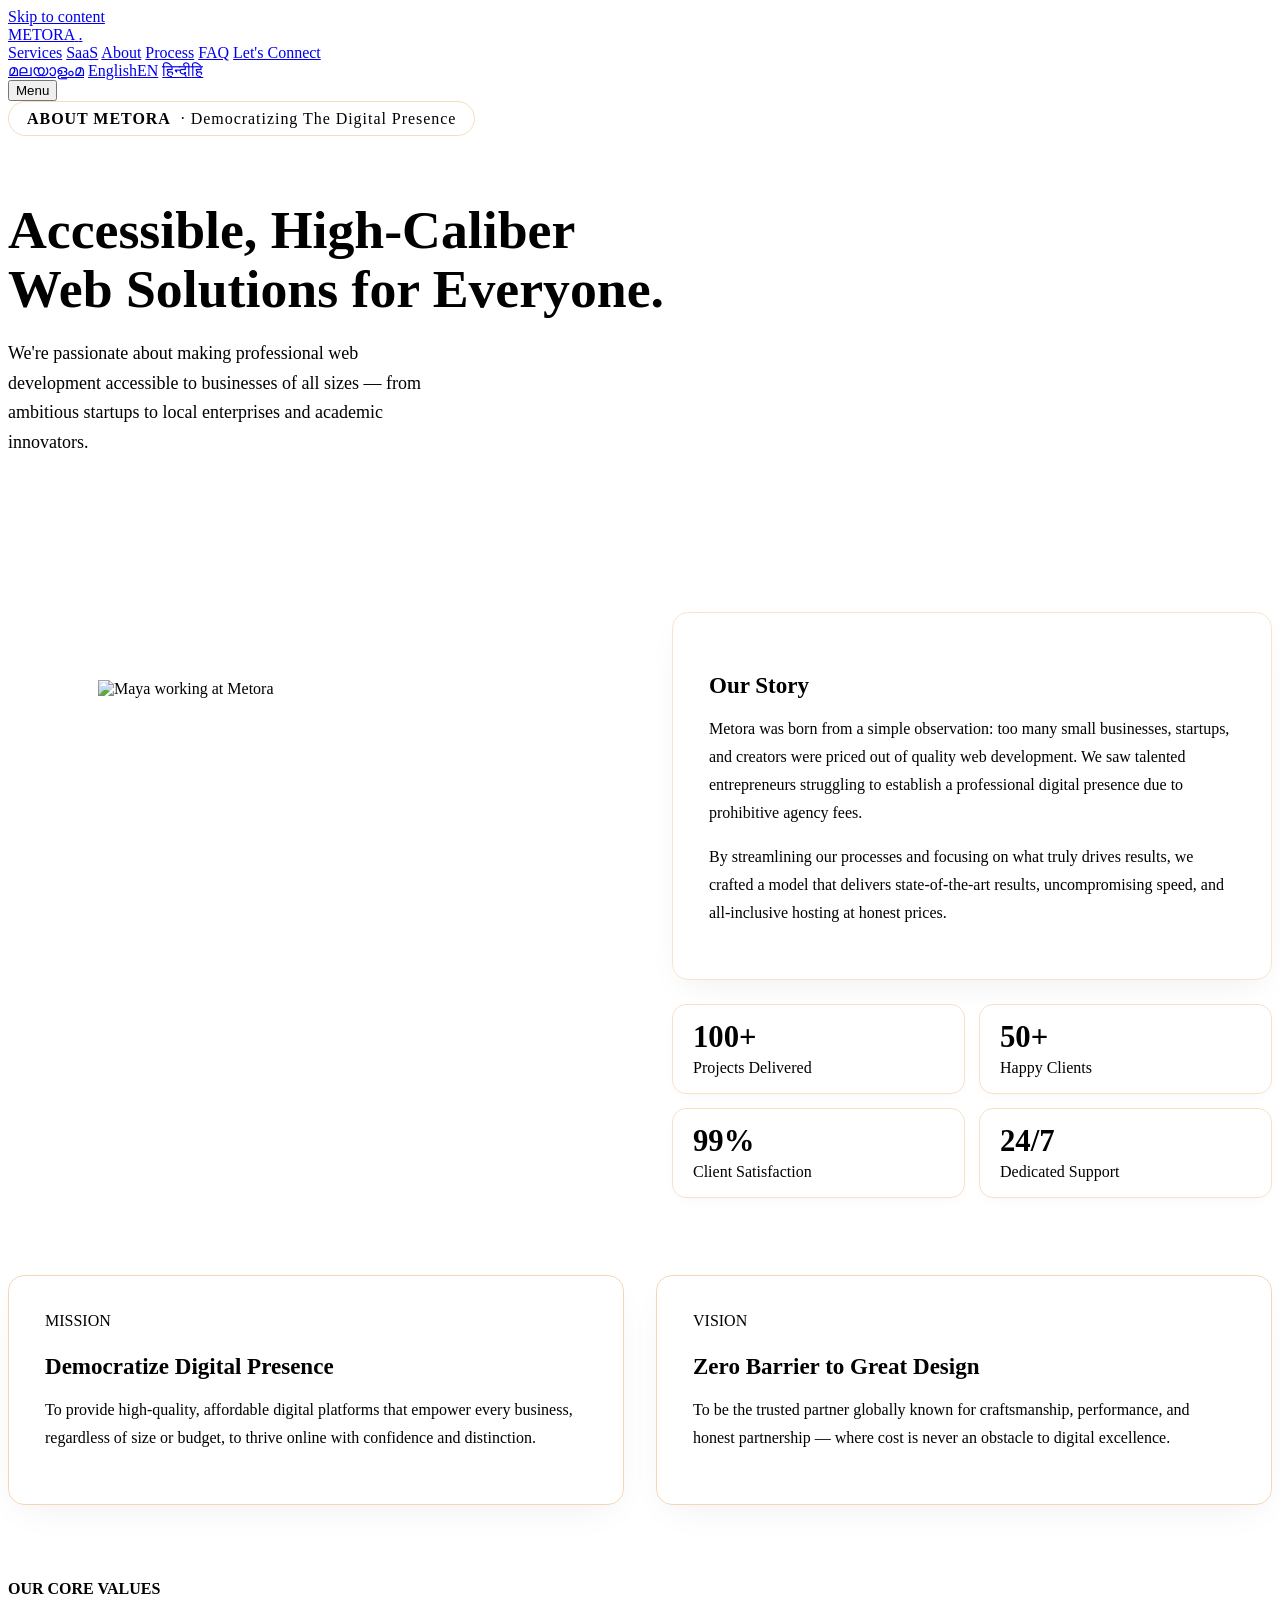
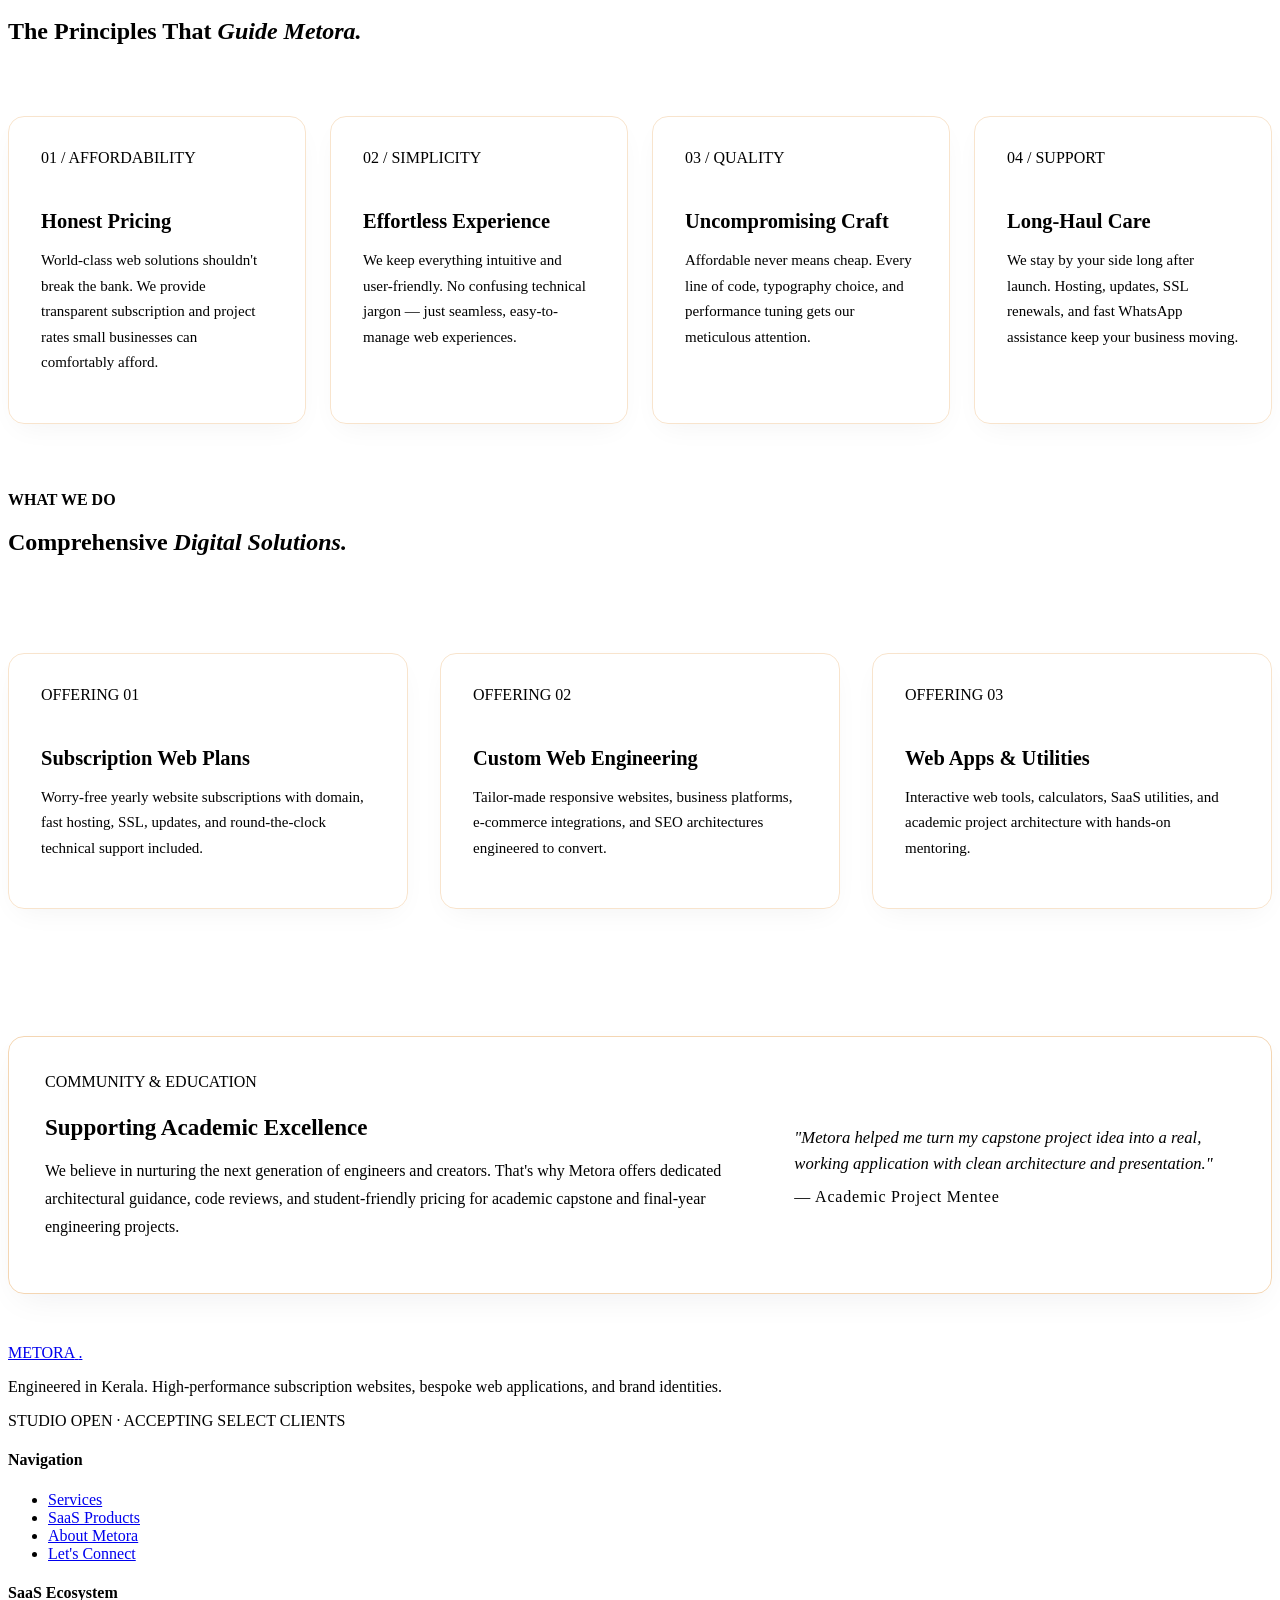
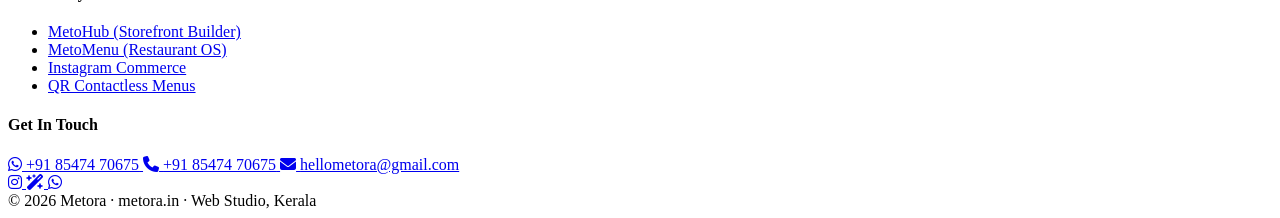
==== about/index.html @ 709ca734 "first commit: Metora x Maya web studio platform" ====
<!doctype html>
<html lang="en">

<head>
  <meta charset="utf-8">
  <meta name="viewport" content="width=device-width, initial-scale=1, viewport-fit=cover">
  <title>About Us &amp; Maya — Metora Web Architecture Studio</title>
  <meta name="description"
    content="Discover Metora, Kerala's premier digital studio led by Maya. High-performance subscription websites, custom web apps, and distinctive brand identities.">
  <link rel="canonical" href="https://metora.in/about.html">
  <meta name="theme-color" content="#FDFBF7">

  <link rel="icon" href="favicon-48.png" sizes="48x48" type="image/png">
  <link rel="icon" href="icon-512.png" sizes="512x512" type="image/png">
  <link rel="apple-touch-icon" href="apple-touch-icon.png">

  <link rel="preconnect" href="https://fonts.googleapis.com">
  <link rel="preconnect" href="https://fonts.gstatic.com" crossorigin>
  <link rel="stylesheet"
    href="https://fonts.googleapis.com/css2?family=DM+Mono:wght@400;500;600&family=DM+Sans:opsz,wght@9..40,400;9..40,500;9..40,600;9..40,700&family=Fraunces:ital,opsz,wght,SOFT,WONK@0,9..144,300..900,0..100,0..1;1,9..144,300..900,0..100,0..1&family=Noto+Serif+Malayalam:wght@400..900&display=swap">
  <link rel="preload" href="fonts/manjari-regular.woff2" as="font" type="font/woff2" crossorigin>
  <link rel="preload" href="fonts/manjari-bold.woff2" as="font" type="font/woff2" crossorigin>
  <link rel="stylesheet" href="https://cdnjs.cloudflare.com/ajax/libs/font-awesome/6.5.1/css/all.min.css"
    integrity="sha512-DTOQO9RWCH3ppGqcWaEA1BIZOC6xxalwEsw9c2QQeAIftl+Vegovlnee1c9QX4TctnWMn13TZye+giMm8e2LwA=="
    crossorigin="anonymous" referrerpolicy="no-referrer">
  <link rel="stylesheet" href="css/style.css?v=18">

  <style>
    .page-hero {
      padding-top: calc(var(--nav-h) + clamp(40px, 6vw, 80px));
      padding-bottom: clamp(40px, 5vw, 60px);
    }

    .page-hero__badge {
      display: inline-flex;
      align-items: center;
      gap: 10px;
      background: var(--paper-2);
      border: 1px solid rgba(217, 119, 6, 0.25);
      border-radius: 999px;
      padding: 8px 18px 7px;
      font: 600 clamp(12px, 1.1vw, 13px)/1 var(--mono);
      color: var(--ink);
      letter-spacing: 0.06em;
      margin-bottom: 20px;
    }

    .page-hero h1 {
      font-size: clamp(38px, 4.2vw, 64px);
      line-height: 1.1;
      margin-bottom: 20px;
    }

    .page-hero p.lead {
      font-size: clamp(18px, 1.35vw, 22px);
      line-height: 1.65;
      color: var(--ink-2);
      max-width: 48ch;
    }

    .about-grid {
      display: grid;
      grid-template-columns: 1fr 1fr;
      gap: clamp(32px, 5vw, 72px);
      align-items: center;
      padding-block: clamp(40px, 6vw, 90px);
    }

    .about-grid__art {
      position: relative;
      display: grid;
      place-items: center;
    }

    .about-grid__art img.main-maya {
      width: min(70%, 450px);
      max-height: 450px;
      height: auto;
      object-fit: contain;
      filter: var(--sh-cut);
    }

    .about-card {
      background: var(--paper-2);
      border: 1px solid rgba(217, 119, 6, 0.2);
      border-radius: 16px;
      padding: clamp(24px, 3vw, 36px);
      box-shadow: 0 12px 36px -12px rgba(15, 23, 42, 0.08);
      margin-bottom: 24px;
    }

    .about-card h3 {
      font-size: clamp(22px, 1.8vw, 28px);
      color: var(--ink);
      margin-bottom: 12px;
    }

    .about-card p {
      color: var(--ink-2);
      font-size: 16px;
      line-height: 1.75;
    }

    .studio-pillars {
      display: grid;
      grid-template-columns: repeat(3, 1fr);
      gap: clamp(20px, 2.5vw, 32px);
      padding-block: clamp(40px, 6vw, 90px);
    }

    .pillar-card {
      background: var(--paper-2);
      border: 1px solid rgba(217, 119, 6, 0.2);
      border-radius: 16px;
      padding: clamp(24px, 2.5vw, 36px);
      box-shadow: 0 10px 30px -10px rgba(15, 23, 42, 0.06);
    }

    .pillar-card .pillar-no {
      font: 700 14px/1 var(--mono);
      color: var(--red);
      margin-bottom: 16px;
      display: inline-block;
    }

    .pillar-card h4 {
      font-family: var(--display);
      font-variation-settings: var(--soft);
      font-size: clamp(20px, 1.6vw, 24px);
      margin-bottom: 10px;
    }

    .pillar-card p {
      font-size: 15px;
      line-height: 1.7;
      color: var(--ink-2);
    }

    .about-stats-grid {
      display: grid;
      grid-template-columns: repeat(2, 1fr);
      gap: 14px;
      margin-top: 20px;
    }

    .stat-pill {
      background: var(--paper-2);
      border: 1px solid rgba(217, 119, 6, 0.22);
      border-radius: 14px;
      padding: 16px 20px;
      display: flex;
      flex-direction: column;
      box-shadow: 0 4px 16px -6px rgba(15, 23, 42, 0.05);
    }

    .stat-num {
      font-family: var(--display);
      font-variation-settings: var(--soft);
      font-size: clamp(26px, 2.4vw, 34px);
      font-weight: 700;
      color: var(--red);
      line-height: 1.1;
    }

    .stat-lbl {
      font: 500 13px/1.4 var(--sans);
      color: var(--ink-2);
      margin-top: 4px;
    }

    .mission-vision-grid {
      display: grid;
      grid-template-columns: 1fr 1fr;
      gap: clamp(20px, 2.5vw, 32px);
      margin-bottom: clamp(30px, 4vw, 60px);
    }

    .highlight-card {
      position: relative;
      background: linear-gradient(135deg, var(--paper-2) 0%, rgba(254, 243, 199, 0.35) 100%);
      border: 1px solid rgba(217, 119, 6, 0.3);
    }

    .values-grid {
      display: grid;
      grid-template-columns: repeat(4, 1fr);
      gap: clamp(16px, 2vw, 24px);
      padding-block: clamp(30px, 4vw, 60px);
    }

    .academic-card {
      display: grid;
      grid-template-columns: 1.2fr 0.8fr;
      gap: clamp(24px, 3vw, 40px);
      align-items: center;
      margin-block: clamp(30px, 4vw, 50px);
    }

    .academic-quote {
      border-left: 2px solid var(--red);
      padding-left: 20px;
    }

    .academic-quote blockquote {
      font-family: var(--display);
      font-style: italic;
      font-size: clamp(16px, 1.3vw, 18px);
      line-height: 1.6;
      color: var(--ink);
      margin: 0 0 10px;
    }

    .academic-quote cite {
      font: 600 13px/1 var(--mono);
      color: var(--red);
      letter-spacing: 0.05em;
    }

    .about-cta-section {
      padding-bottom: clamp(60px, 8vw, 100px);
    }

    .about-cta-card {
      background: var(--ink);
      color: var(--paper);
      border-radius: 24px;
      padding: clamp(36px, 5vw, 64px);
      text-align: center;
      box-shadow: 0 20px 50px -15px rgba(15, 23, 42, 0.25);
    }

    .about-cta-card h2 {
      font-size: clamp(30px, 3.2vw, 48px);
      color: #FFFFFF;
      margin-bottom: 16px;
    }

    .about-cta-card p {
      color: rgba(255, 255, 255, 0.75);
      font-size: clamp(16px, 1.2vw, 19px);
      max-width: 52ch;
      margin: 0 auto 32px;
    }

    .cta-actions {
      display: flex;
      flex-wrap: wrap;
      justify-content: center;
      gap: 16px;
    }

    .cta-actions .btn {
      display: inline-flex;
      align-items: center;
      justify-content: center;
      padding: 14px 28px;
      border-radius: 999px;
      font: 600 15px/1 var(--sans);
      text-decoration: none;
      transition: transform 0.2s ease, box-shadow 0.2s ease;
    }

    .cta-actions .btn--gold {
      background: linear-gradient(135deg, #D4AF37 0%, #F59E0B 100%);
      color: #0F172A;
      box-shadow: 0 8px 24px -6px rgba(212, 175, 55, 0.5);
    }

    .cta-actions .btn--gold:hover {
      transform: translateY(-2px);
    }

    .cta-actions .btn--outline {
      background: transparent;
      border: 1px solid rgba(255, 255, 255, 0.3);
      color: #FFFFFF;
    }

    .cta-actions .btn--outline:hover {
      border-color: #FFFFFF;
      transform: translateY(-2px);
    }

    @media (max-width: 959px) {

      .about-grid,
      .studio-pillars,
      .mission-vision-grid,
      .academic-card {
        grid-template-columns: 1fr;
      }

      .values-grid {
        grid-template-columns: repeat(2, 1fr);
      }
    }

    @media (max-width: 580px) {

      .values-grid,
      .about-stats-grid {
        grid-template-columns: 1fr;
      }
    }
  </style>
</head>

<body>
  <a class="skip" href="#main">Skip to content</a>
  <div class="grain" aria-hidden="true"></div>

  <header class="nav" id="nav">
    <a class="nav__logo text-logo" href="index.html" aria-label="Metora — Home">
      <span class="logo-mark">METORA</span>
      <span class="logo-dot">.</span>
    </a>
    <nav class="nav__links" aria-label="Main menu">
      <a href="index.html#services">Services</a>
      <a href="saas.html">SaaS</a>
      <a href="about.html" aria-current="page">About</a>
      <a href="index.html#process">Process</a>
      <a href="index.html#faq">FAQ</a>
      <a href="contact.html">Let's Connect</a>
    </nav>
    <nav class="lang" aria-label="Language switcher">
      <a href="ml.html" lang="ml" hreflang="ml"><span class="lang__full">മലയാളം</span><span class="lang__short"
          aria-hidden="true">മ</span></a>
      <a href="about.html" lang="en" hreflang="en" aria-current="page"><span class="lang__full">English</span><span
          class="lang__short" aria-hidden="true">EN</span></a>
      <a href="hi.html" lang="hi" hreflang="hi"><span class="lang__full">हिन्दी</span><span class="lang__short"
          aria-hidden="true">हि</span></a>
    </nav>
    <button class="nav__menu" type="button" aria-expanded="false" aria-controls="menu">Menu</button>
  </header>

  <div class="menu" id="menu" hidden>
    <nav aria-label="Mobile menu">
      <a href="index.html">Home</a>
      <a href="index.html#services">Services</a>
      <a href="saas.html">SaaS</a>
      <a href="about.html">About</a>
      <a href="index.html#process">Process</a>
      <a href="index.html#faq">FAQ</a>
      <a href="contact.html">Let's Connect</a>
    </nav>
  </div>

  <main id="main">
    <section class="page-hero wrap">
      <div class="page-hero__badge">
        <b>ABOUT METORA</b> · Democratizing The Digital Presence
      </div>
      <h1>Accessible, High-Caliber <br>Web Solutions for <span class="highlight-gold">Everyone</span>.</h1>
      <p class="lead">We're passionate about making professional web development accessible to businesses of all sizes —
        from ambitious startups to local enterprises and academic innovators.</p>
    </section>

    <!-- Company Story & Live Stats -->
    <section class="wrap">
      <div class="about-grid">
        <div class="about-grid__art">
          <img class="main-maya" src="img/ello/ello-about.webp" alt="Maya working at Metora" width="506" height="1077">
        </div>
        <div>
          <div class="about-card">
            <h3>Our Story</h3>
            <p>Metora was born from a simple observation: too many small businesses, startups, and creators were priced
              out of quality web development. We saw talented entrepreneurs struggling to establish a professional
              digital presence due to prohibitive agency fees.</p>
            <p style="margin-top: 10px;">By streamlining our processes and focusing on what truly drives results, we
              crafted a model that delivers state-of-the-art results, uncompromising speed, and all-inclusive hosting at
              honest prices.</p>
          </div>

          <div class="about-stats-grid">
            <div class="stat-pill">
              <span class="stat-num">100+</span>
              <span class="stat-lbl">Projects Delivered</span>
            </div>
            <div class="stat-pill">
              <span class="stat-num">50+</span>
              <span class="stat-lbl">Happy Clients</span>
            </div>
            <div class="stat-pill">
              <span class="stat-num">99%</span>
              <span class="stat-lbl">Client Satisfaction</span>
            </div>
            <div class="stat-pill">
              <span class="stat-num">24/7</span>
              <span class="stat-lbl">Dedicated Support</span>
            </div>
          </div>
        </div>
      </div>
    </section>

    <!-- Mission & Vision -->
    <section class="wrap">
      <div class="mission-vision-grid">
        <div class="about-card highlight-card">
          <span class="pillar-no">MISSION</span>
          <h3>Democratize Digital Presence</h3>
          <p>To provide high-quality, affordable digital platforms that empower every business, regardless of size or
            budget, to thrive online with confidence and distinction.</p>
        </div>
        <div class="about-card highlight-card">
          <span class="pillar-no">VISION</span>
          <h3>Zero Barrier to Great Design</h3>
          <p>To be the trusted partner globally known for craftsmanship, performance, and honest partnership — where
            cost is never an obstacle to digital excellence.</p>
        </div>
      </div>
    </section>

    <!-- Core Values -->
    <section class="wrap">
      <header class="section-head section-head--left">
        <p class="eyebrow eyebrow--pill"><b>OUR CORE VALUES</b></p>
        <h2>The Principles That <em>Guide Metora.</em></h2>
      </header>
      <div class="values-grid">
        <div class="pillar-card">
          <span class="pillar-no">01 / AFFORDABILITY</span>
          <h4>Honest Pricing</h4>
          <p>World-class web solutions shouldn't break the bank. We provide transparent subscription and project rates
            small businesses can comfortably afford.</p>
        </div>
        <div class="pillar-card">
          <span class="pillar-no">02 / SIMPLICITY</span>
          <h4>Effortless Experience</h4>
          <p>We keep everything intuitive and user-friendly. No confusing technical jargon — just seamless,
            easy-to-manage web experiences.</p>
        </div>
        <div class="pillar-card">
          <span class="pillar-no">03 / QUALITY</span>
          <h4>Uncompromising Craft</h4>
          <p>Affordable never means cheap. Every line of code, typography choice, and performance tuning gets our
            meticulous attention.</p>
        </div>
        <div class="pillar-card">
          <span class="pillar-no">04 / SUPPORT</span>
          <h4>Long-Haul Care</h4>
          <p>We stay by your side long after launch. Hosting, updates, SSL renewals, and fast WhatsApp assistance keep
            your business moving.</p>
        </div>
      </div>
    </section>

    <!-- What We Do -->
    <section class="wrap what-we-do-section">
      <header class="section-head section-head--left">
        <p class="eyebrow eyebrow--pill"><b>WHAT WE DO</b></p>
        <h2>Comprehensive <em>Digital Solutions.</em></h2>
      </header>
      <div class="studio-pillars">
        <div class="pillar-card">
          <span class="pillar-no">OFFERING 01</span>
          <h4>Subscription Web Plans</h4>
          <p>Worry-free yearly website subscriptions with domain, fast hosting, SSL, updates, and round-the-clock
            technical support included.</p>
        </div>
        <div class="pillar-card">
          <span class="pillar-no">OFFERING 02</span>
          <h4>Custom Web Engineering</h4>
          <p>Tailor-made responsive websites, business platforms, e-commerce integrations, and SEO architectures
            engineered to convert.</p>
        </div>
        <div class="pillar-card">
          <span class="pillar-no">OFFERING 03</span>
          <h4>Web Apps &amp; Utilities</h4>
          <p>Interactive web tools, calculators, SaaS utilities, and academic project architecture with hands-on
            mentoring.</p>
        </div>
      </div>
    </section>

    <!-- Academic Excellence -->
    <section class="wrap">
      <div class="academic-card about-card highlight-card">
        <div>
          <span class="pillar-no">COMMUNITY &amp; EDUCATION</span>
          <h3>Supporting Academic Excellence</h3>
          <p>We believe in nurturing the next generation of engineers and creators. That's why Metora offers dedicated
            architectural guidance, code reviews, and student-friendly pricing for academic capstone and final-year
            engineering projects.</p>
        </div>
        <div class="academic-quote">
          <blockquote>"Metora helped me turn my capstone project idea into a real, working application with clean
            architecture and presentation."</blockquote>
          <cite>— Academic Project Mentee</cite>
        </div>
      </div>
    </section>

    <!-- Call To Action -->
    <!-- <section class="wrap about-cta-section">
      <div class="about-cta-card">
        <h2>Ready to build something <span class="highlight-gold">extraordinary?</span></h2>
        <p>Whether you're a startup founder, small business owner, or student innovator, let's talk about your project today.</p>
        <div class="cta-actions">
          <a class="btn btn--gold" href="contact.html">Start Your Project →</a>
          <a class="btn btn--outline" href="https://wa.me/918547470675?text=Hi%20Maya%2C%20I%20would%20like%20to%20discuss%20a%20project%20with%20Metora" target="_blank" rel="noopener">Chat with Maya on WhatsApp</a>
        </div>
      </div>
    </section> -->
  </main>

  <footer class="footer">
    <div class="footer__inner wrap">
      <div class="footer__brand">
        <a class="footer__logo text-logo" href="index.html" aria-label="Metora">
          <span class="logo-mark">METORA</span>
          <span class="logo-dot">.</span>
        </a>
        <p class="footer__tagline">Engineered in Kerala. High-performance subscription websites, bespoke web applications, and brand identities.</p>
        <div class="footer__status-badge">
          <span class="footer__status-dot"></span>
          <span>STUDIO OPEN · ACCEPTING SELECT CLIENTS</span>
        </div>
      </div>

      <div class="footer__col">
        <h4>Navigation</h4>
        <ul>
          <li><a href="index.html#services">Services</a></li>
          <li><a href="saas.html">SaaS Products</a></li>
          <li><a href="about.html">About Metora</a></li>
          <li><a href="contact.html">Let's Connect</a></li>
        </ul>
      </div>

      <div class="footer__col">
        <h4>SaaS Ecosystem</h4>
        <ul>
          <li><a href="https://metohub.cloud/" target="_blank" rel="noopener">MetoHub (Storefront Builder)</a></li>
          <li><a href="https://metomenu.metora.in/" target="_blank" rel="noopener">MetoMenu (Restaurant OS)</a></li>
          <li><a href="saas.html#metohub">Instagram Commerce</a></li>
          <li><a href="saas.html#metomenu">QR Contactless Menus</a></li>
        </ul>
      </div>

      <div class="footer__col">
        <h4>Get In Touch</h4>
        <div class="footer__contact-items">
          <a class="footer__contact-link" href="https://wa.me/918547470675?text=Hi%20Maya%2C%20I%20would%20like%20to%20discuss%20a%20website%20project." target="_blank" rel="noopener">
            <i class="fa-brands fa-whatsapp"></i>
            <span>+91 85474 70675</span>
          </a>
          <a class="footer__contact-link" href="tel:+918547470675">
            <i class="fa-solid fa-phone"></i>
            <span>+91 85474 70675</span>
          </a>
          <a class="footer__contact-link" href="mailto:hellometora@gmail.com">
            <i class="fa-solid fa-envelope"></i>
            <span>hellometora@gmail.com</span>
          </a>
        </div>
        <div class="footer__social-row">
          <a class="footer__social-icon" href="https://www.instagram.com/metora.in/" target="_blank" rel="noopener" aria-label="Metora Instagram">
            <i class="fa-brands fa-instagram"></i>
          </a>
          <a class="footer__social-icon" href="https://www.instagram.com/brandwithmaya/" target="_blank" rel="noopener" aria-label="Brand With Maya Instagram">
            <i class="fa-solid fa-wand-magic-sparkles"></i>
          </a>
          <a class="footer__social-icon" href="https://wa.me/918547470675" target="_blank" rel="noopener" aria-label="WhatsApp Chat">
            <i class="fa-brands fa-whatsapp"></i>
          </a>
        </div>
      </div>
    </div>
    <div class="fine">
      <span>© 2026 Metora · metora.in · Web Studio, Kerala</span>
      <a href="#top" style="color: rgba(255,255,255,0.7); text-decoration: none; font-size: 12px;">Back to top ↑</a>
    </div>
  </footer>

  <script src="js/main.js?v=14" defer></script>
</body>

</html>
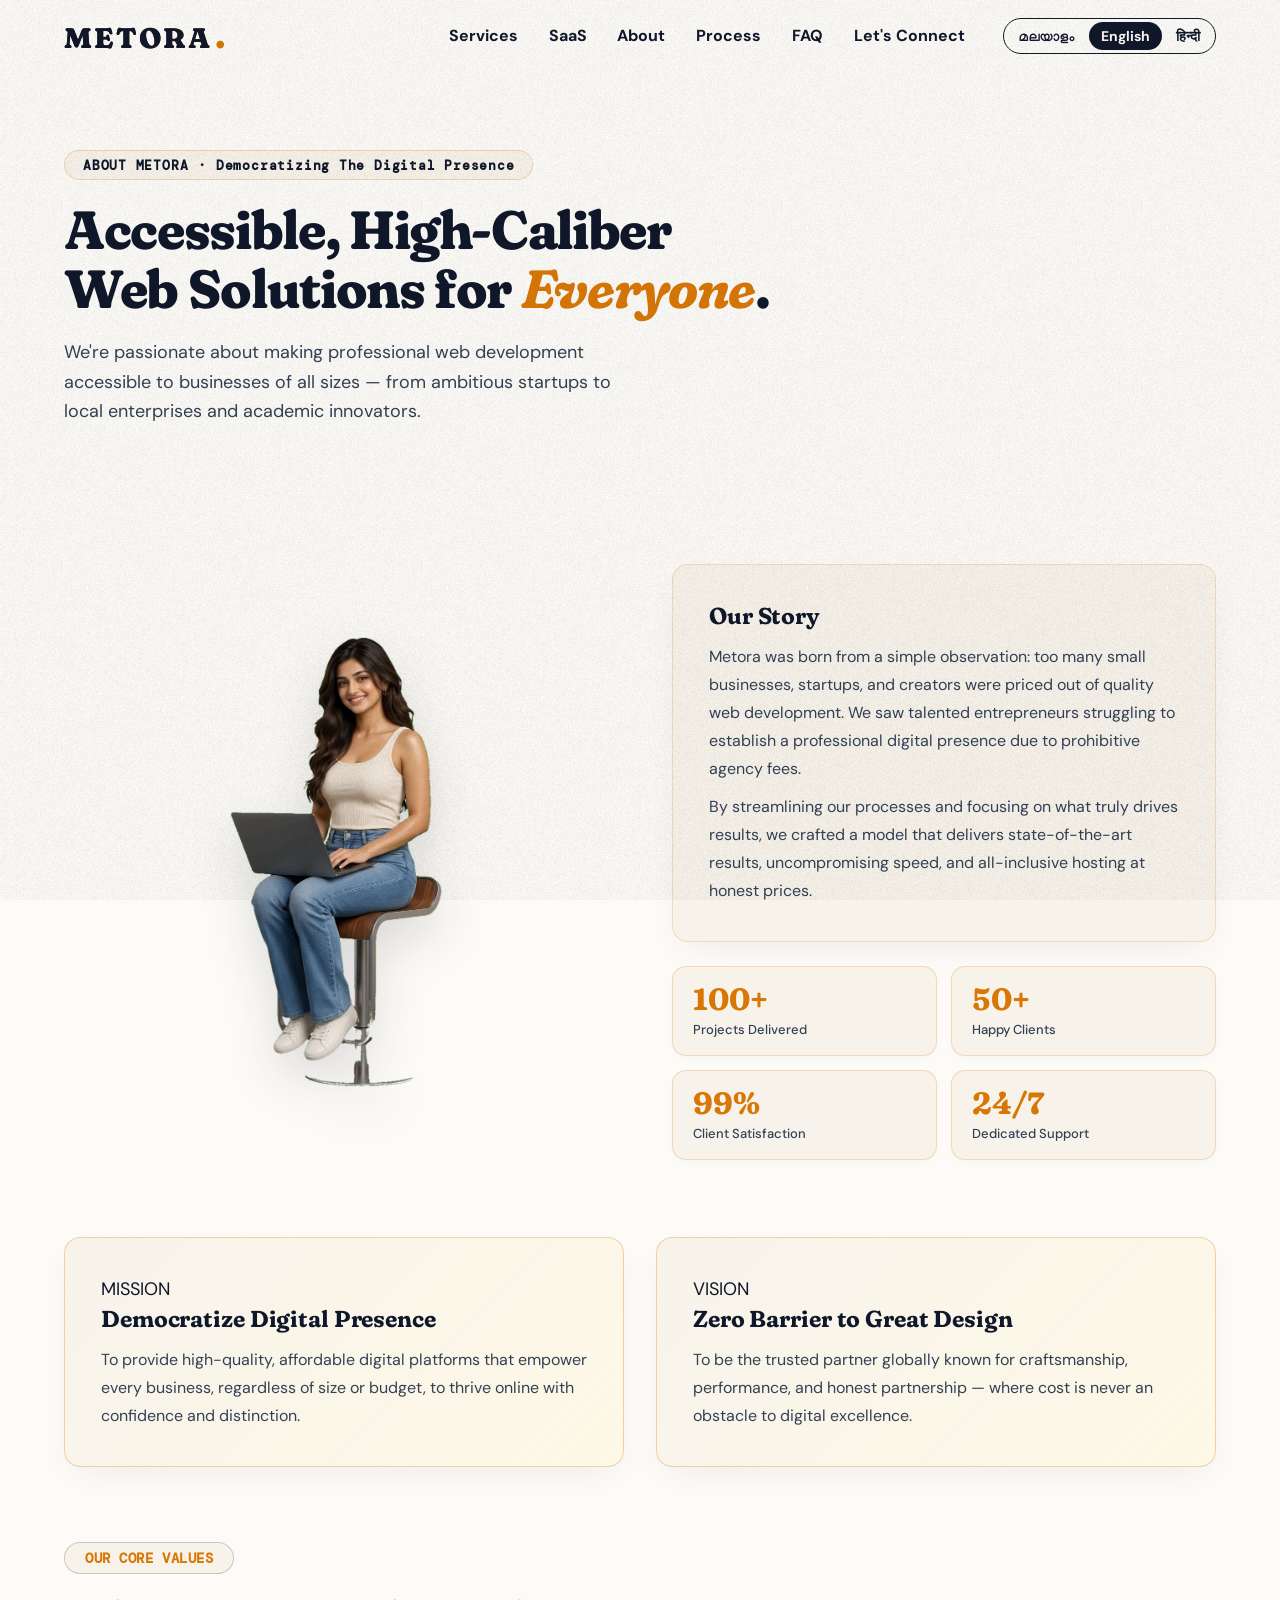
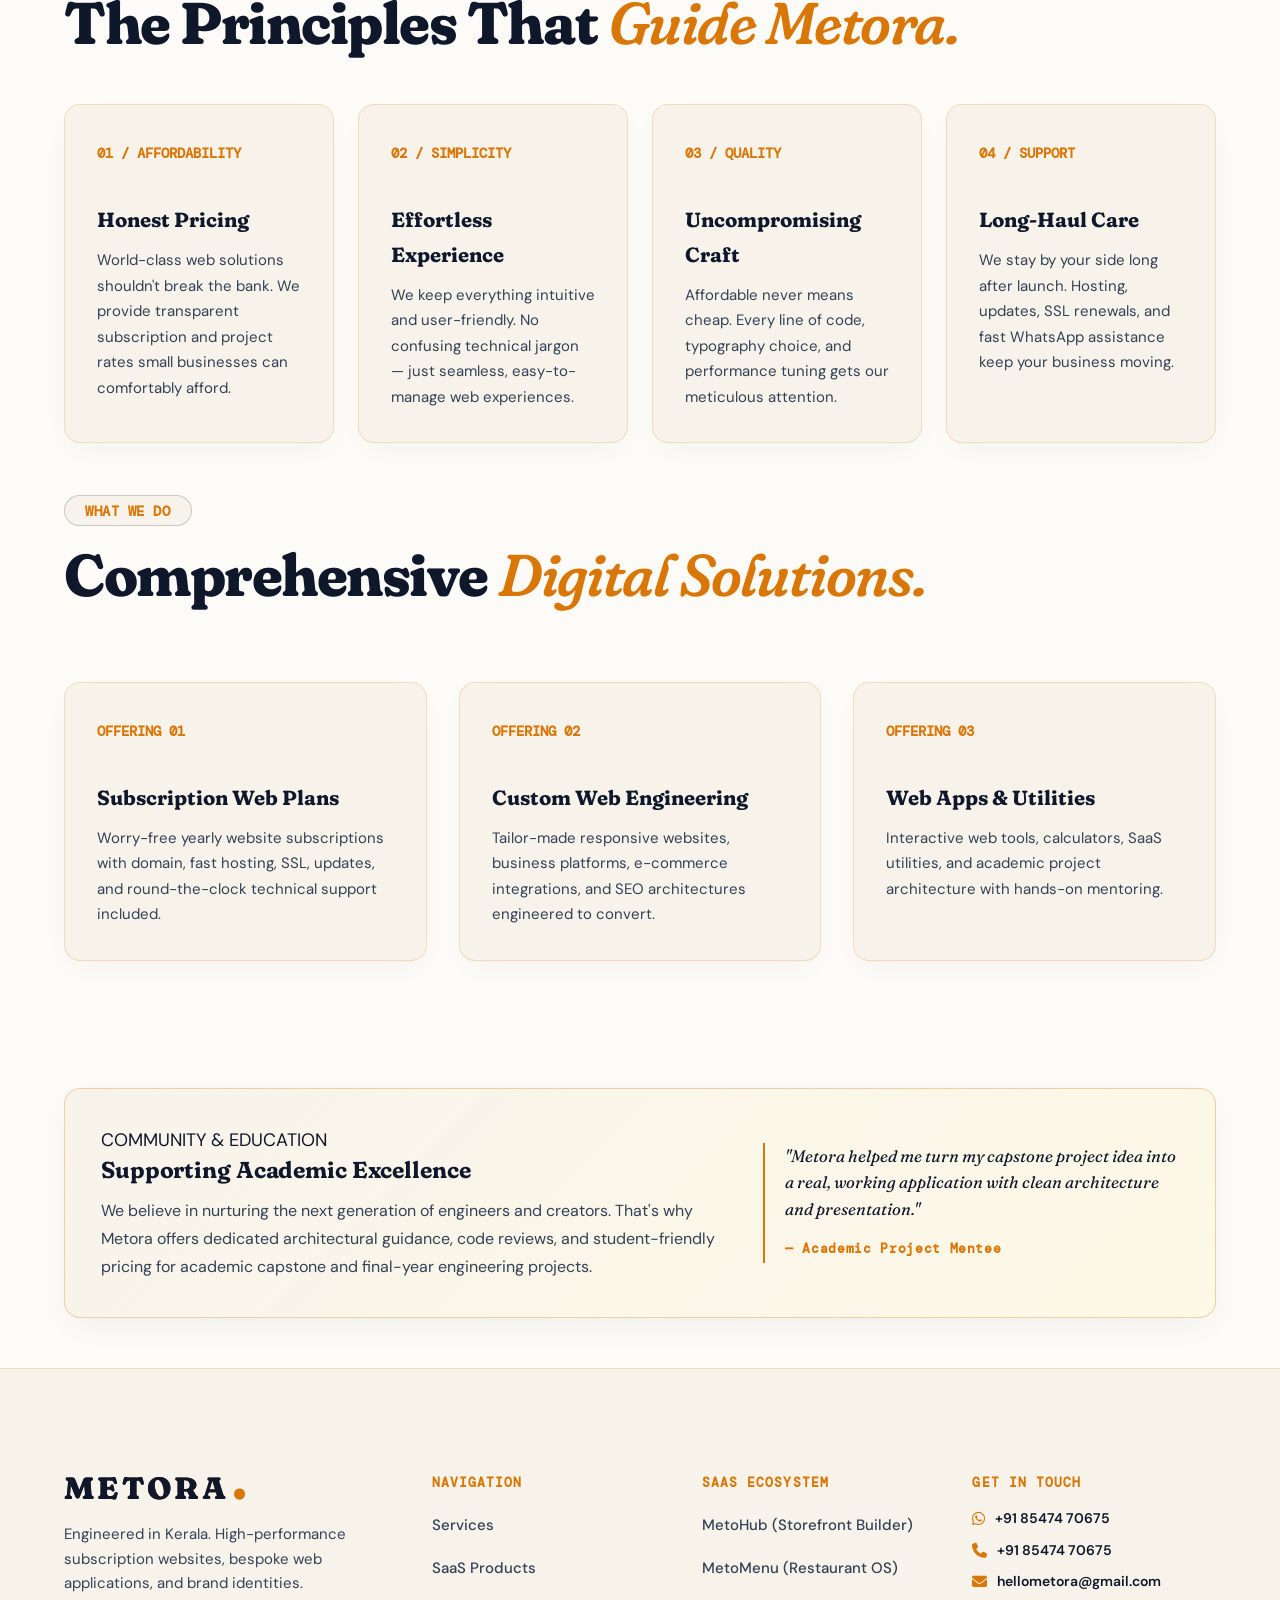
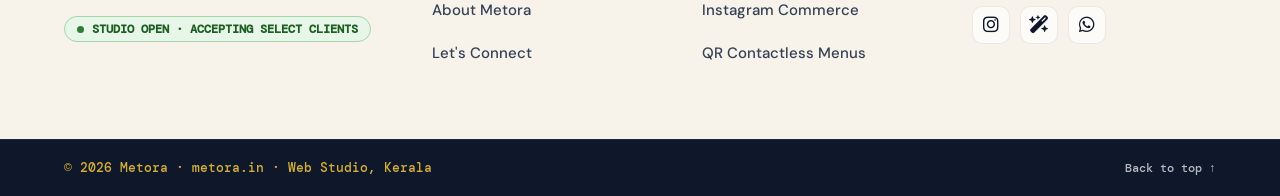
==== commit 8e642054: "feat: enable clean extensionless URLs (/about, /contact, /saas, /ml, /hi)" ====
--- a/about/index.html
+++ b/about/index.html
@@ -2,12 +2,13 @@
 <html lang="en">
 
 <head>
+  <base href="/">
   <meta charset="utf-8">
   <meta name="viewport" content="width=device-width, initial-scale=1, viewport-fit=cover">
   <title>About Us &amp; Maya — Metora Web Architecture Studio</title>
   <meta name="description"
     content="Discover Metora, Kerala's premier digital studio led by Maya. High-performance subscription websites, custom web apps, and distinctive brand identities.">
-  <link rel="canonical" href="https://metora.in/about.html">
+  <link rel="canonical" href="https://metora.in/about/">
   <meta name="theme-color" content="#FDFBF7">
 
   <link rel="icon" href="favicon-48.png" sizes="48x48" type="image/png">
@@ -310,24 +311,25 @@
   <div class="grain" aria-hidden="true"></div>
 
   <header class="nav" id="nav">
-    <a class="nav__logo text-logo" href="index.html" aria-label="Metora — Home">
+  <base href="/">
+    <a class="nav__logo text-logo" href="/" aria-label="Metora — Home">
       <span class="logo-mark">METORA</span>
       <span class="logo-dot">.</span>
     </a>
     <nav class="nav__links" aria-label="Main menu">
-      <a href="index.html#services">Services</a>
-      <a href="saas.html">SaaS</a>
-      <a href="about.html" aria-current="page">About</a>
-      <a href="index.html#process">Process</a>
-      <a href="index.html#faq">FAQ</a>
-      <a href="contact.html">Let's Connect</a>
+      <a href="/#services">Services</a>
+      <a href="/saas/">SaaS</a>
+      <a href="/about/" aria-current="page">About</a>
+      <a href="/#process">Process</a>
+      <a href="/#faq">FAQ</a>
+      <a href="/contact/">Let's Connect</a>
     </nav>
     <nav class="lang" aria-label="Language switcher">
-      <a href="ml.html" lang="ml" hreflang="ml"><span class="lang__full">മലയാളം</span><span class="lang__short"
+      <a href="/ml/" lang="ml" hreflang="ml"><span class="lang__full">മലയാളം</span><span class="lang__short"
           aria-hidden="true">മ</span></a>
-      <a href="about.html" lang="en" hreflang="en" aria-current="page"><span class="lang__full">English</span><span
+      <a href="/about/" lang="en" hreflang="en" aria-current="page"><span class="lang__full">English</span><span
           class="lang__short" aria-hidden="true">EN</span></a>
-      <a href="hi.html" lang="hi" hreflang="hi"><span class="lang__full">हिन्दी</span><span class="lang__short"
+      <a href="/hi/" lang="hi" hreflang="hi"><span class="lang__full">हिन्दी</span><span class="lang__short"
           aria-hidden="true">हि</span></a>
     </nav>
     <button class="nav__menu" type="button" aria-expanded="false" aria-controls="menu">Menu</button>
@@ -335,13 +337,13 @@
 
   <div class="menu" id="menu" hidden>
     <nav aria-label="Mobile menu">
-      <a href="index.html">Home</a>
-      <a href="index.html#services">Services</a>
-      <a href="saas.html">SaaS</a>
-      <a href="about.html">About</a>
-      <a href="index.html#process">Process</a>
-      <a href="index.html#faq">FAQ</a>
-      <a href="contact.html">Let's Connect</a>
+      <a href="/">Home</a>
+      <a href="/#services">Services</a>
+      <a href="/saas/">SaaS</a>
+      <a href="/about/">About</a>
+      <a href="/#process">Process</a>
+      <a href="/#faq">FAQ</a>
+      <a href="/contact/">Let's Connect</a>
     </nav>
   </div>
 
@@ -415,6 +417,7 @@
     <!-- Core Values -->
     <section class="wrap">
       <header class="section-head section-head--left">
+  <base href="/">
         <p class="eyebrow eyebrow--pill"><b>OUR CORE VALUES</b></p>
         <h2>The Principles That <em>Guide Metora.</em></h2>
       </header>
@@ -449,6 +452,7 @@
     <!-- What We Do -->
     <section class="wrap what-we-do-section">
       <header class="section-head section-head--left">
+  <base href="/">
         <p class="eyebrow eyebrow--pill"><b>WHAT WE DO</b></p>
         <h2>Comprehensive <em>Digital Solutions.</em></h2>
       </header>
@@ -498,7 +502,7 @@
         <h2>Ready to build something <span class="highlight-gold">extraordinary?</span></h2>
         <p>Whether you're a startup founder, small business owner, or student innovator, let's talk about your project today.</p>
         <div class="cta-actions">
-          <a class="btn btn--gold" href="contact.html">Start Your Project →</a>
+          <a class="btn btn--gold" href="/contact/">Start Your Project →</a>
           <a class="btn btn--outline" href="https://wa.me/918547470675?text=Hi%20Maya%2C%20I%20would%20like%20to%20discuss%20a%20project%20with%20Metora" target="_blank" rel="noopener">Chat with Maya on WhatsApp</a>
         </div>
       </div>
@@ -508,7 +512,7 @@
   <footer class="footer">
     <div class="footer__inner wrap">
       <div class="footer__brand">
-        <a class="footer__logo text-logo" href="index.html" aria-label="Metora">
+        <a class="footer__logo text-logo" href="/" aria-label="Metora">
           <span class="logo-mark">METORA</span>
           <span class="logo-dot">.</span>
         </a>
@@ -522,10 +526,10 @@
       <div class="footer__col">
         <h4>Navigation</h4>
         <ul>
-          <li><a href="index.html#services">Services</a></li>
-          <li><a href="saas.html">SaaS Products</a></li>
-          <li><a href="about.html">About Metora</a></li>
-          <li><a href="contact.html">Let's Connect</a></li>
+          <li><a href="/#services">Services</a></li>
+          <li><a href="/saas/">SaaS Products</a></li>
+          <li><a href="/about/">About Metora</a></li>
+          <li><a href="/contact/">Let's Connect</a></li>
         </ul>
       </div>
 
@@ -534,8 +538,8 @@
         <ul>
           <li><a href="https://metohub.cloud/" target="_blank" rel="noopener">MetoHub (Storefront Builder)</a></li>
           <li><a href="https://metomenu.metora.in/" target="_blank" rel="noopener">MetoMenu (Restaurant OS)</a></li>
-          <li><a href="saas.html#metohub">Instagram Commerce</a></li>
-          <li><a href="saas.html#metomenu">QR Contactless Menus</a></li>
+          <li><a href="/saas/#metohub">Instagram Commerce</a></li>
+          <li><a href="/saas/#metomenu">QR Contactless Menus</a></li>
         </ul>
       </div>
 
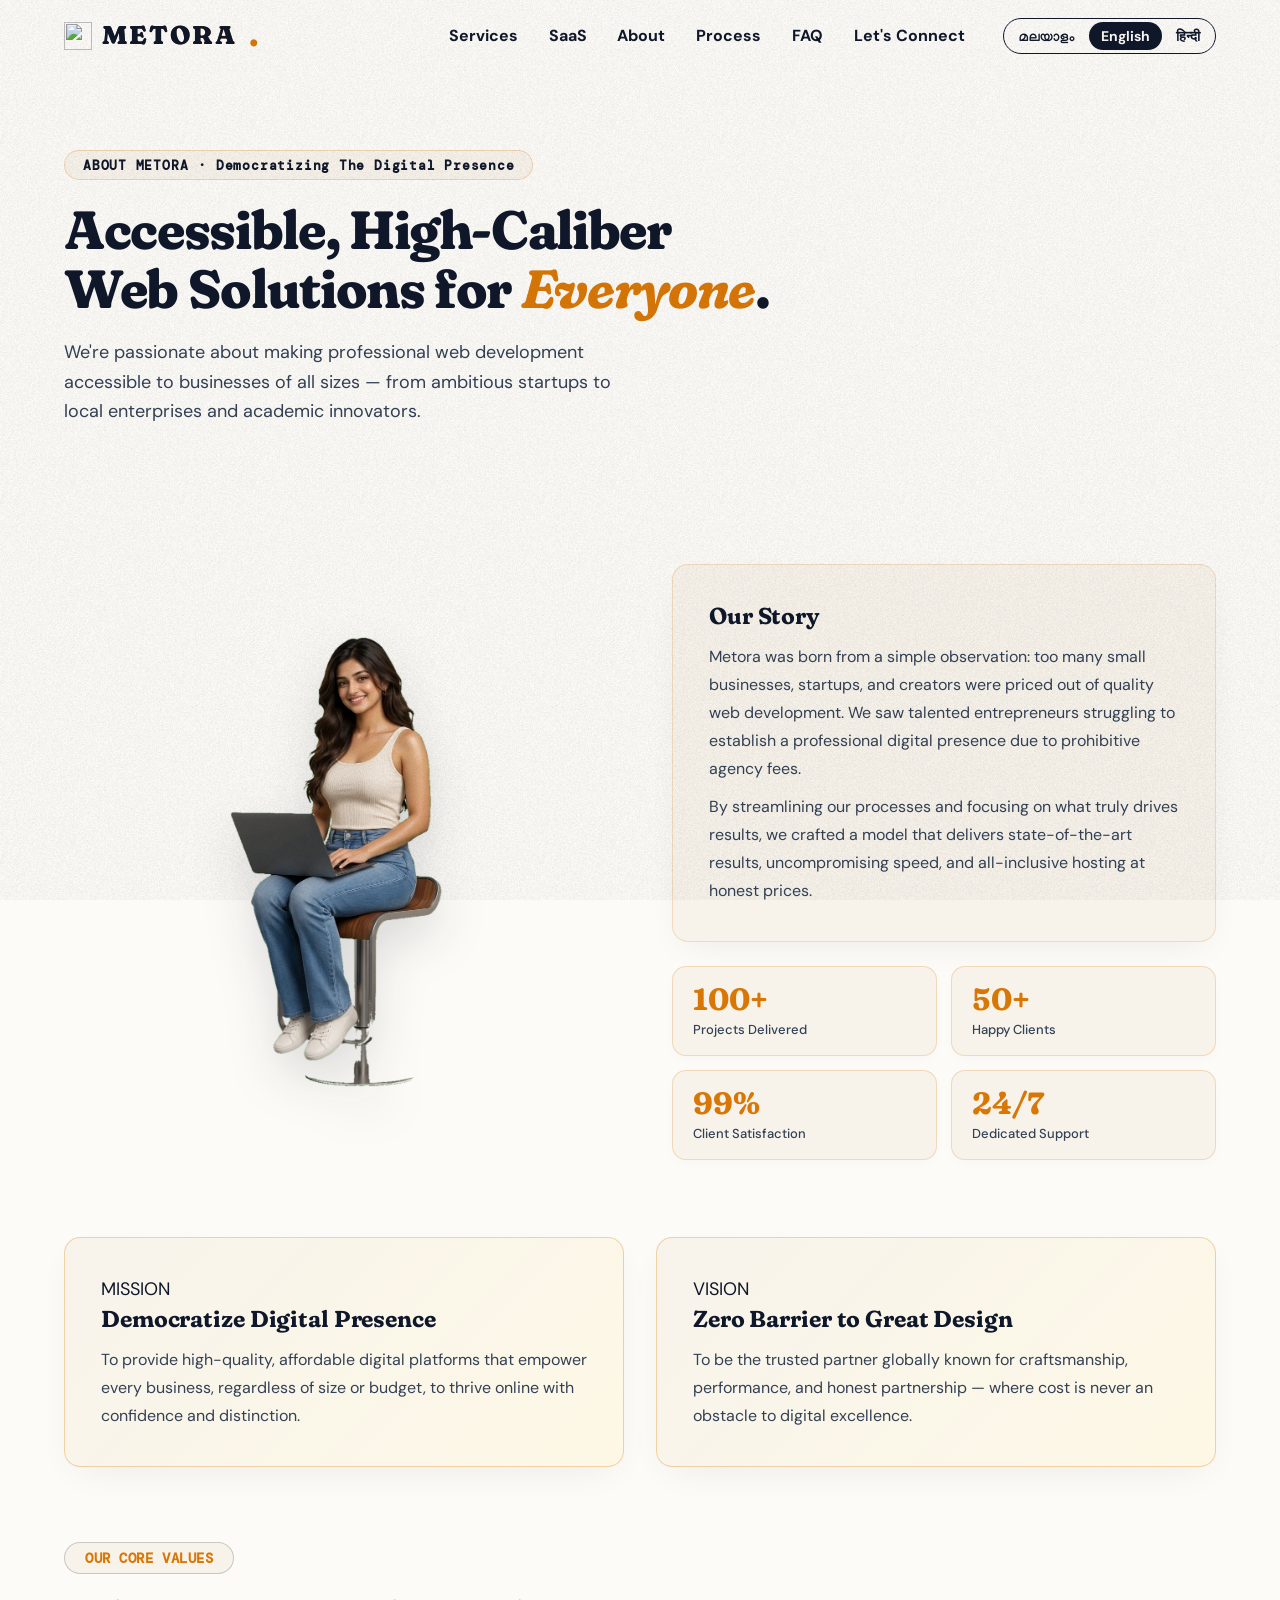
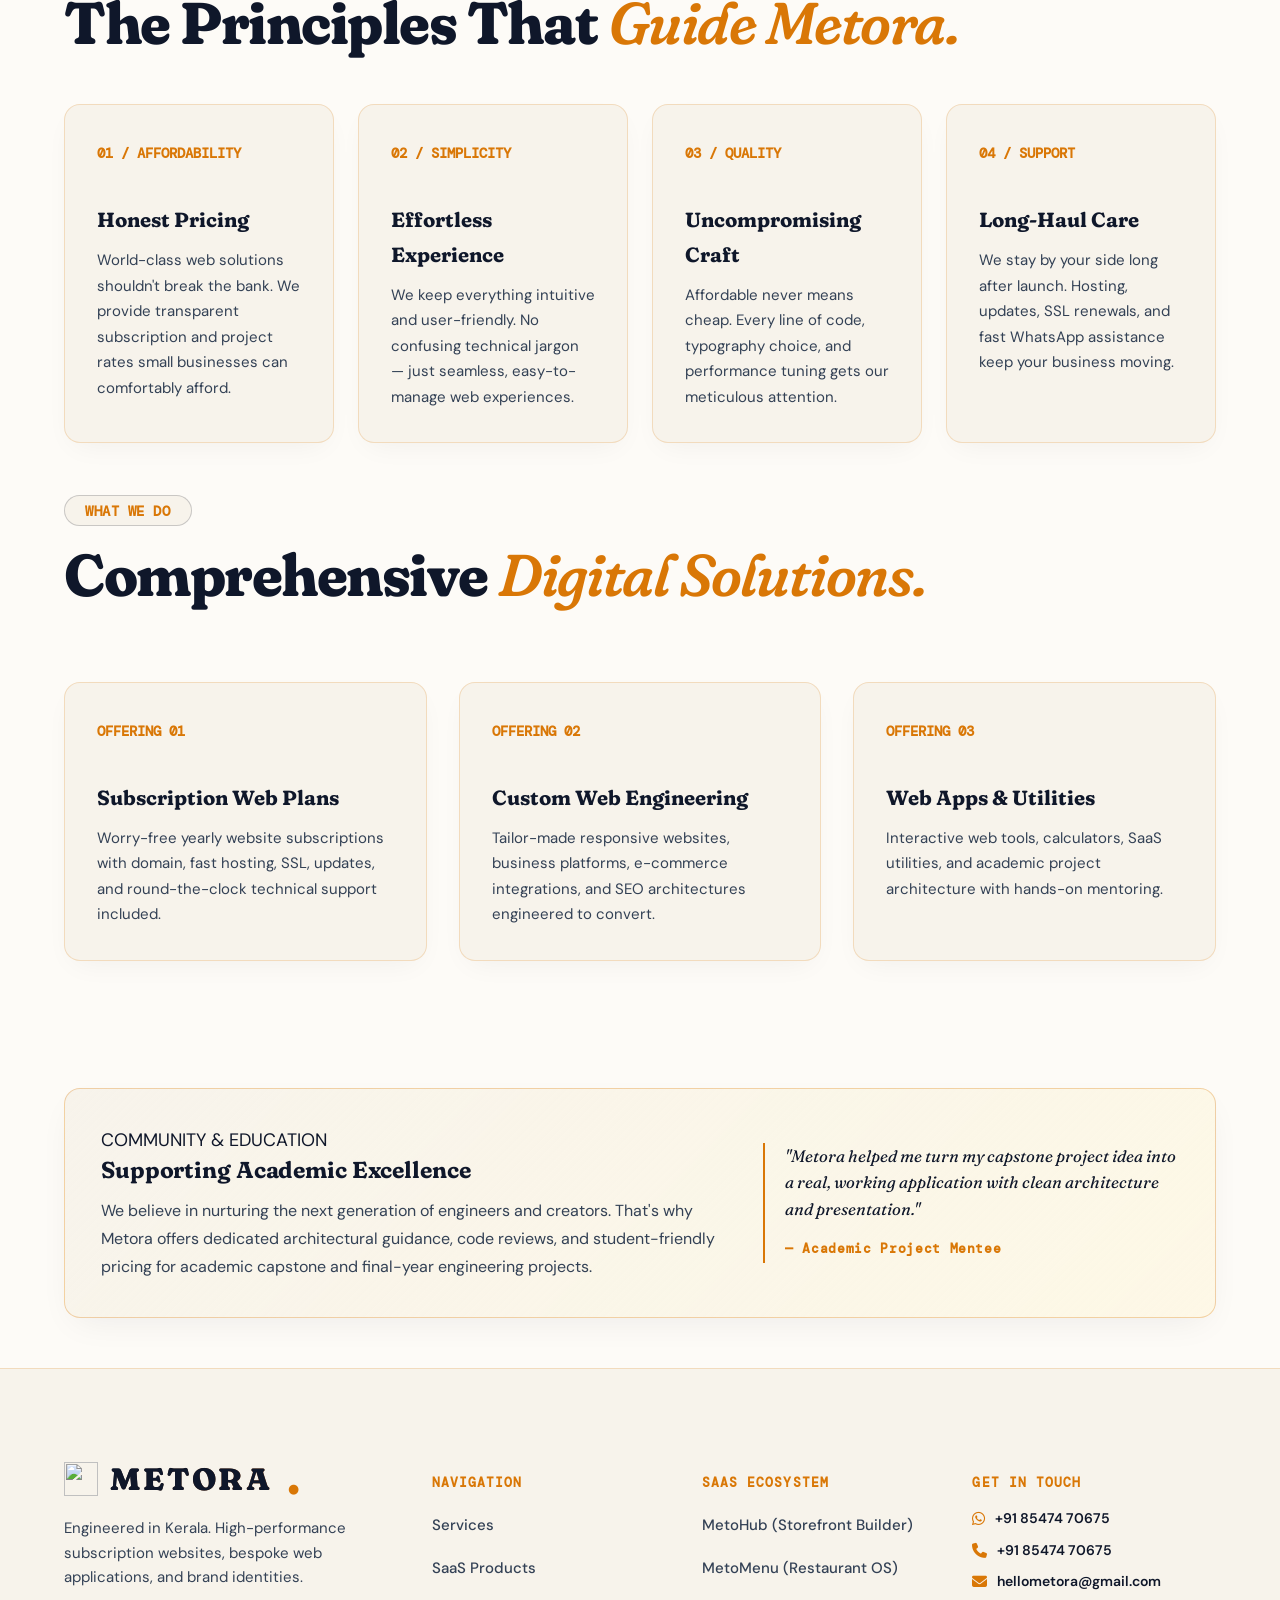
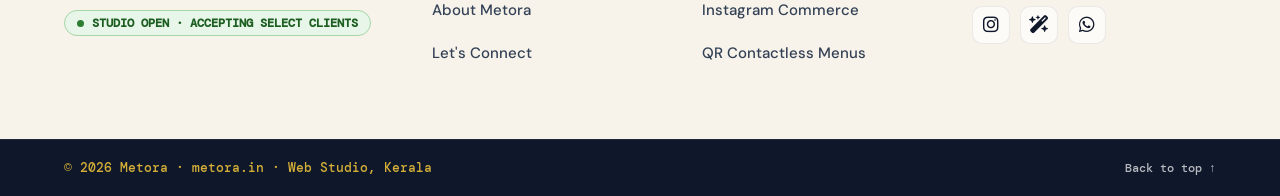
==== commit 2c9741b8: "feat: add favicon logo mark to header and footer, update favicon links" ====
--- a/about/index.html
+++ b/about/index.html
@@ -11,7 +11,7 @@
   <link rel="canonical" href="https://metora.in/about/">
   <meta name="theme-color" content="#FDFBF7">
 
-  <link rel="icon" href="favicon-48.png" sizes="48x48" type="image/png">
+  <link rel="icon" href="/favicon.svg" type="image/svg+xml"><link rel="icon" href="/favicon.ico" sizes="any"><link rel="icon" href="/metora-logo.png" sizes="500x500" type="image/png">
   <link rel="icon" href="icon-512.png" sizes="512x512" type="image/png">
   <link rel="apple-touch-icon" href="apple-touch-icon.png">
 
@@ -313,7 +313,7 @@
   <header class="nav" id="nav">
   <base href="/">
     <a class="nav__logo text-logo" href="/" aria-label="Metora — Home">
-      <span class="logo-mark">METORA</span>
+      <img class="logo-icon" src="/favicon.svg" alt="" width="28" height="28" aria-hidden="true"> <span class="logo-mark">METORA</span>
       <span class="logo-dot">.</span>
     </a>
     <nav class="nav__links" aria-label="Main menu">
@@ -513,7 +513,7 @@
     <div class="footer__inner wrap">
       <div class="footer__brand">
         <a class="footer__logo text-logo" href="/" aria-label="Metora">
-          <span class="logo-mark">METORA</span>
+          <img class="logo-icon" src="/favicon.svg" alt="" width="28" height="28" aria-hidden="true"> <span class="logo-mark">METORA</span>
           <span class="logo-dot">.</span>
         </a>
         <p class="footer__tagline">Engineered in Kerala. High-performance subscription websites, bespoke web applications, and brand identities.</p>
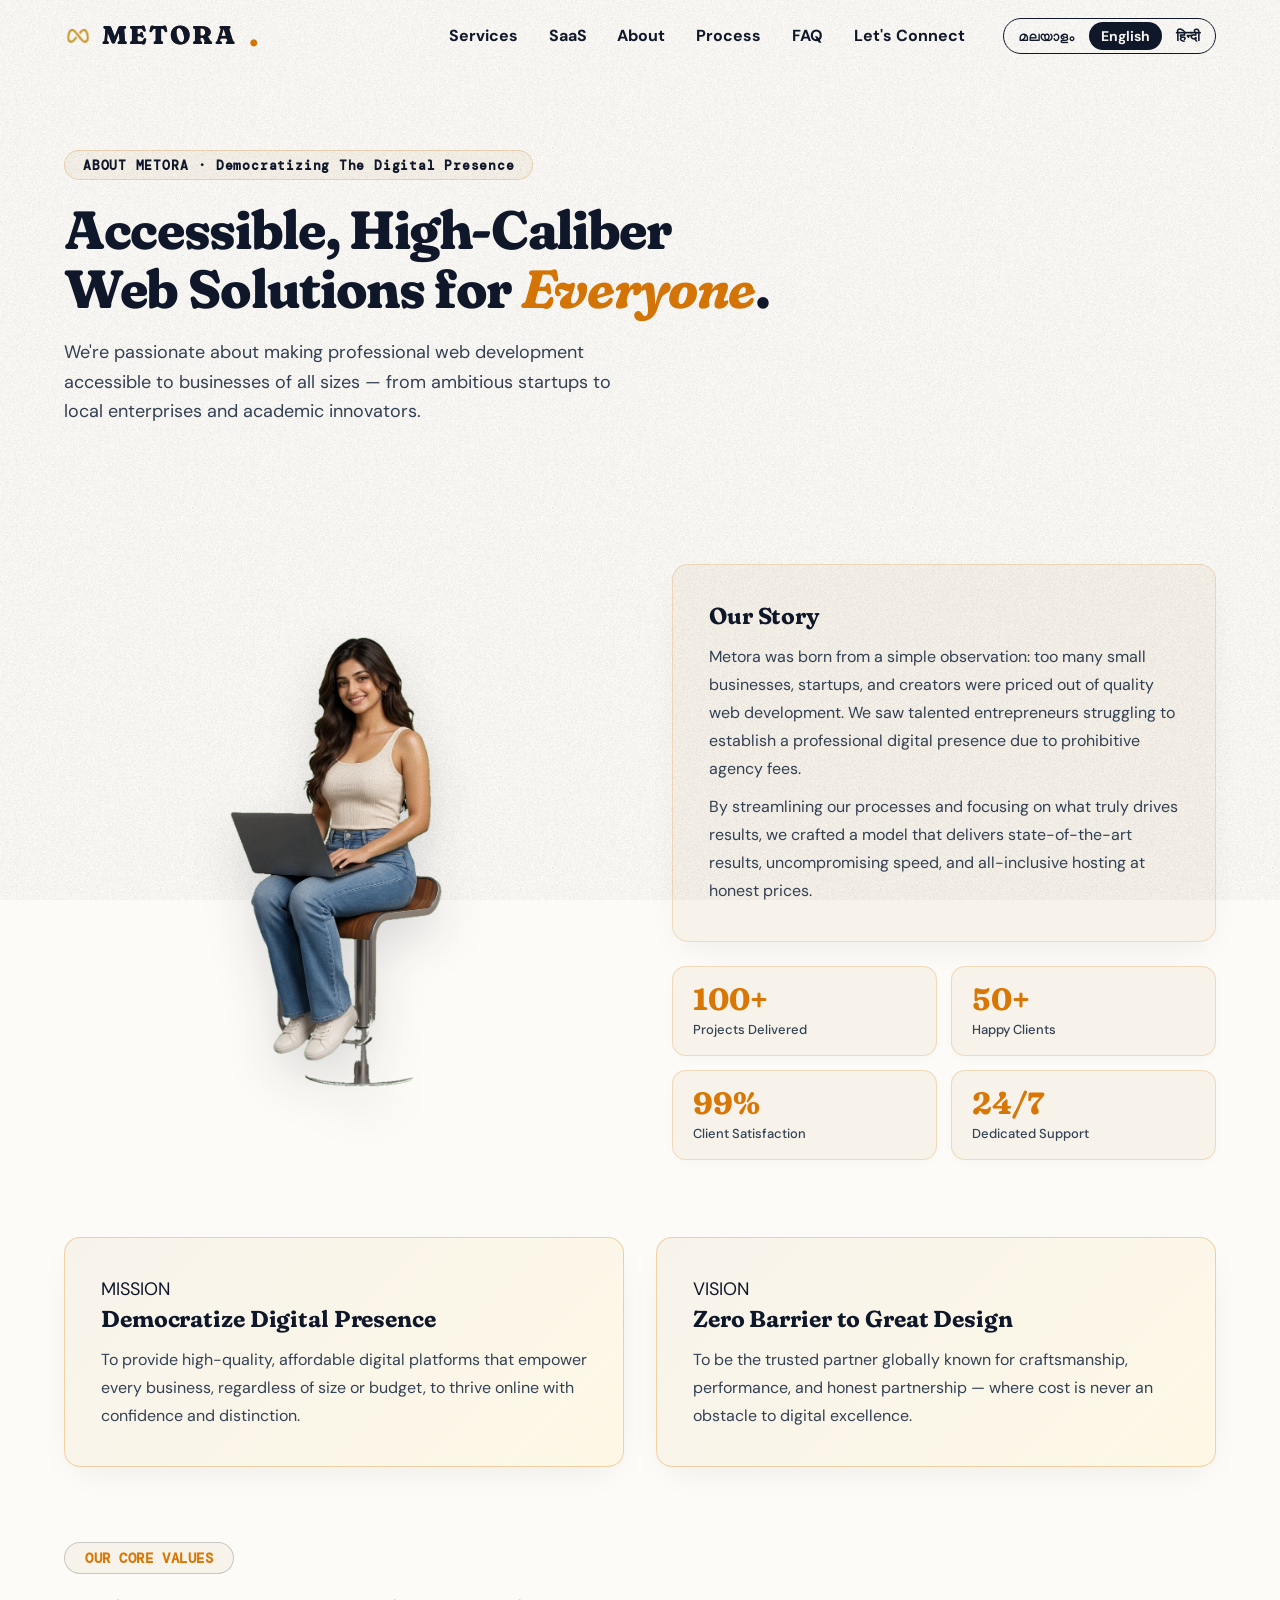
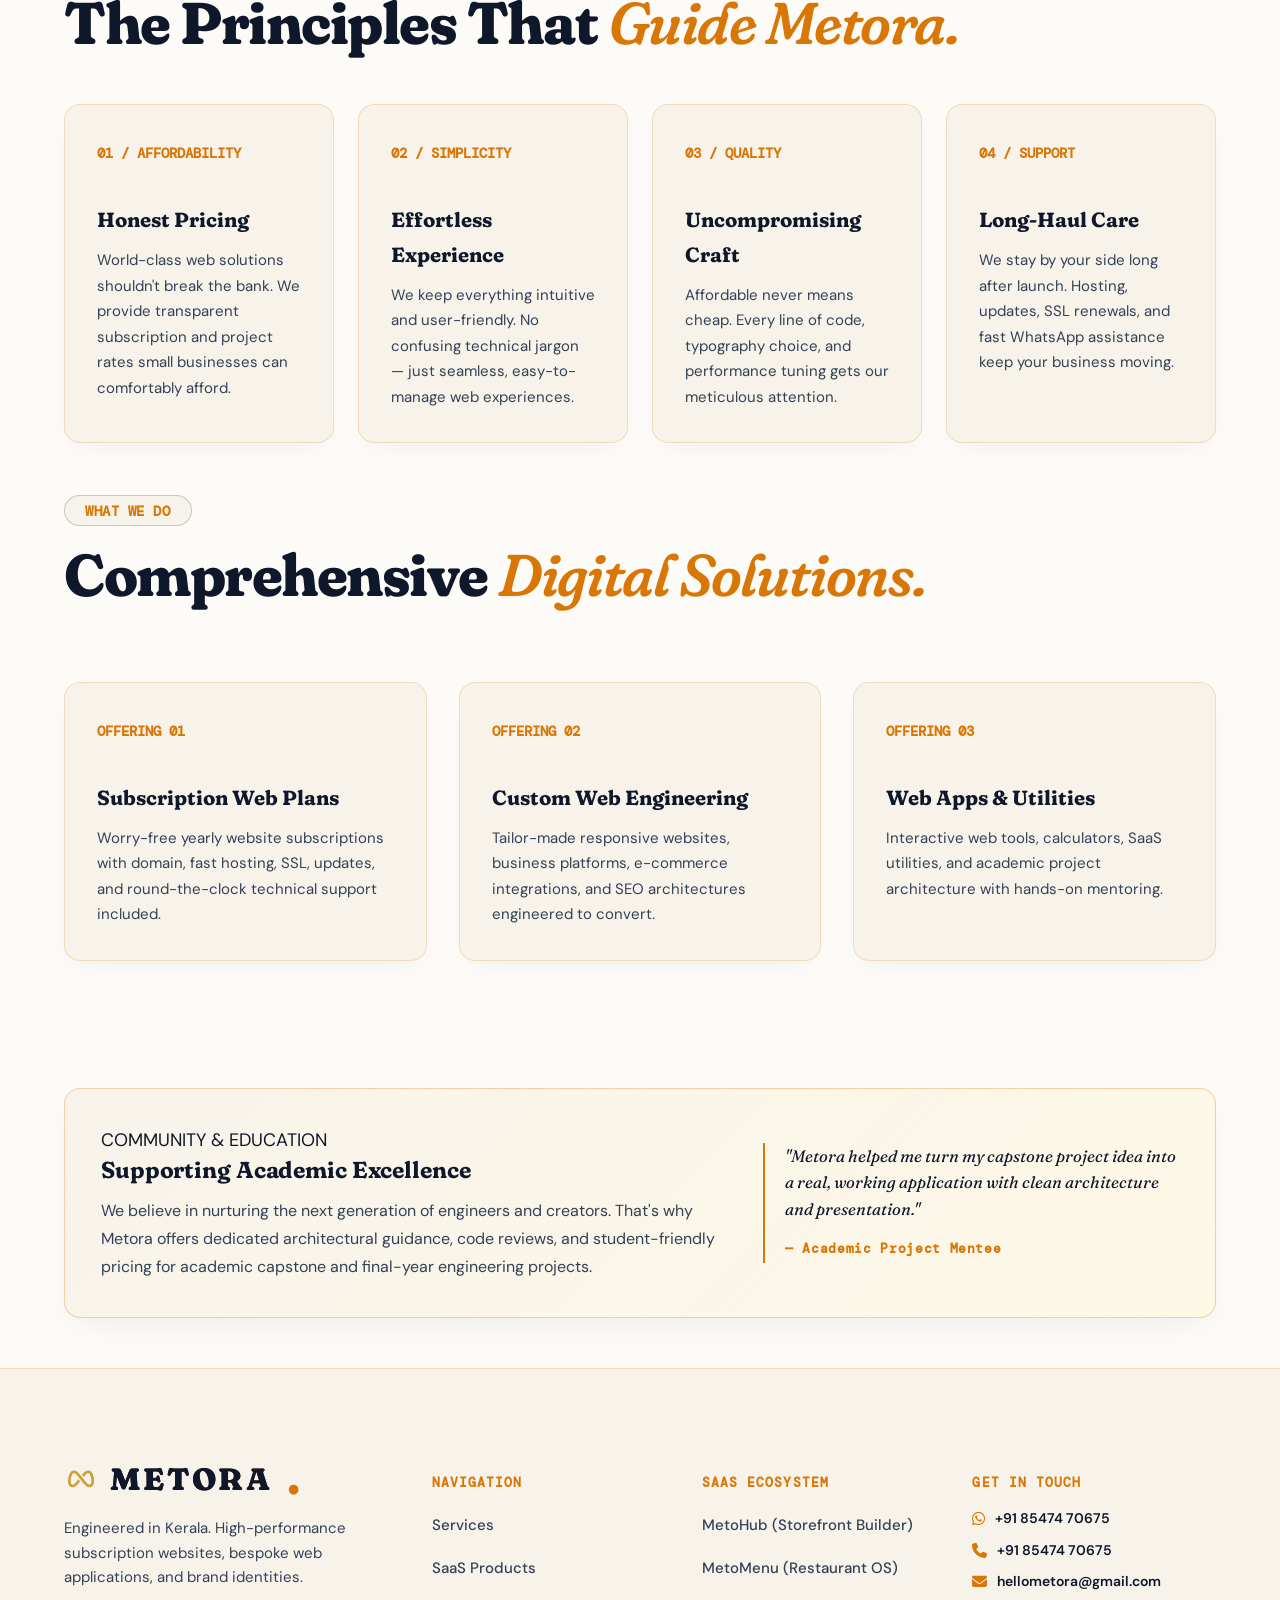
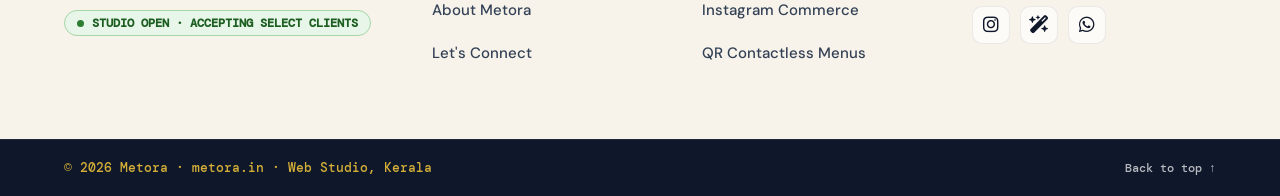
==== commit c2b2acc2: "fix: use official Metora gold emblem icon in header, footer, and favicon" ====
--- a/about/index.html
+++ b/about/index.html
@@ -11,7 +11,7 @@
   <link rel="canonical" href="https://metora.in/about/">
   <meta name="theme-color" content="#FDFBF7">
 
-  <link rel="icon" href="/favicon.svg" type="image/svg+xml"><link rel="icon" href="/favicon.ico" sizes="any"><link rel="icon" href="/metora-logo.png" sizes="500x500" type="image/png">
+  <link rel="icon" type="image/png" sizes="48x48" href="/favicon-48.png"><link rel="icon" type="image/png" sizes="32x32" href="/favicon-32.png"><link rel="icon" type="image/png" href="/metora-logo.png"><link rel="icon" href="/favicon.ico" sizes="any"><link rel="icon" href="/metora-logo.png" sizes="500x500" type="image/png">
   <link rel="icon" href="icon-512.png" sizes="512x512" type="image/png">
   <link rel="apple-touch-icon" href="apple-touch-icon.png">
 
@@ -313,7 +313,7 @@
   <header class="nav" id="nav">
   <base href="/">
     <a class="nav__logo text-logo" href="/" aria-label="Metora — Home">
-      <img class="logo-icon" src="/favicon.svg" alt="" width="28" height="28" aria-hidden="true"> <span class="logo-mark">METORA</span>
+      <img class="logo-icon" src="/metora-logo.png" alt="Metora" width="28" height="28"> <span class="logo-mark">METORA</span>
       <span class="logo-dot">.</span>
     </a>
     <nav class="nav__links" aria-label="Main menu">
@@ -513,7 +513,7 @@
     <div class="footer__inner wrap">
       <div class="footer__brand">
         <a class="footer__logo text-logo" href="/" aria-label="Metora">
-          <img class="logo-icon" src="/favicon.svg" alt="" width="28" height="28" aria-hidden="true"> <span class="logo-mark">METORA</span>
+          <img class="logo-icon" src="/metora-logo.png" alt="Metora" width="34" height="34"> <span class="logo-mark">METORA</span>
           <span class="logo-dot">.</span>
         </a>
         <p class="footer__tagline">Engineered in Kerala. High-performance subscription websites, bespoke web applications, and brand identities.</p>
